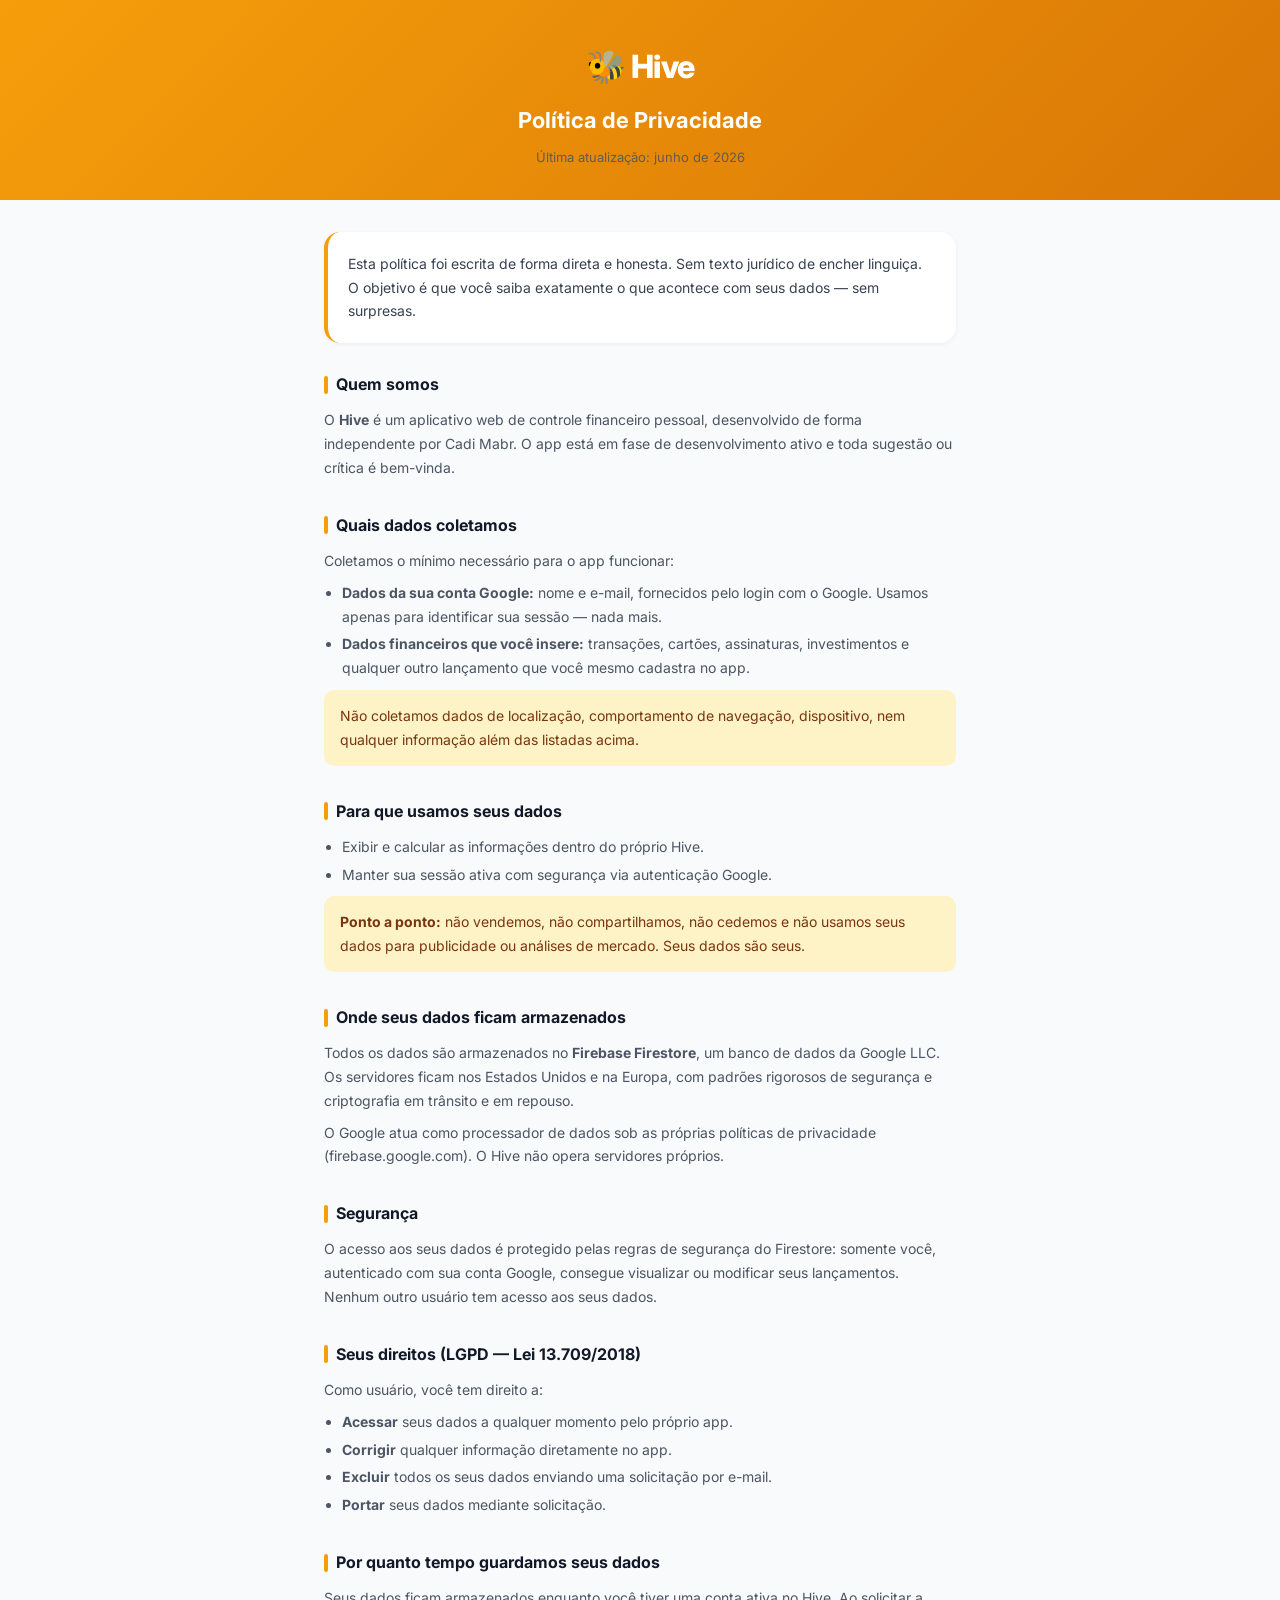
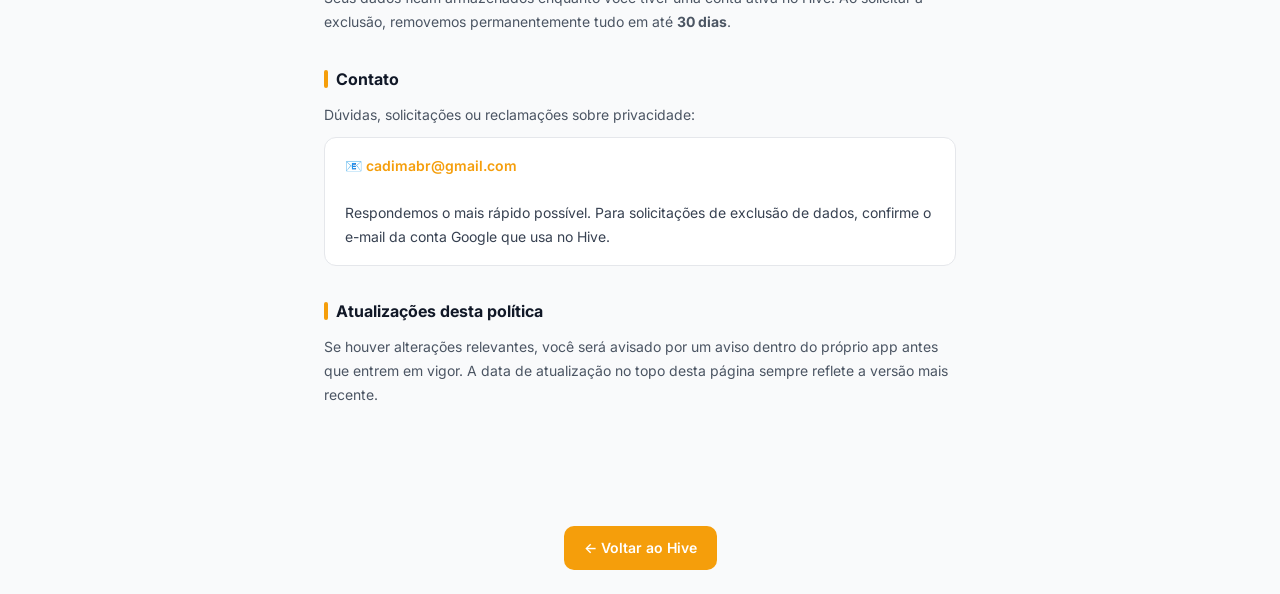
==== privacy.html @ 9ffebaef "feat: add privacy policy and one-time acceptance banner - privacy.html: full LGPD-compliant policy i" ====
<!DOCTYPE html>
<html lang="pt-BR">
<head>
  <meta charset="UTF-8">
  <meta name="viewport" content="width=device-width, initial-scale=1.0">
  <title>Política de Privacidade — Hive</title>
  <link rel="preconnect" href="https://fonts.googleapis.com">
  <link href="https://fonts.googleapis.com/css2?family=Inter:wght@400;500;600;700;800&display=swap" rel="stylesheet">
  <style>
    *, *::before, *::after { box-sizing: border-box; margin: 0; padding: 0; }

    body {
      font-family: 'Inter', -apple-system, BlinkMacSystemFont, sans-serif;
      background: #f9fafb;
      color: #111827;
      line-height: 1.7;
      -webkit-font-smoothing: antialiased;
    }

    header {
      background: linear-gradient(135deg, #f59e0b, #d97706);
      color: white;
      padding: 40px 24px 32px;
      text-align: center;
    }

    .logo {
      font-size: 32px;
      font-weight: 800;
      letter-spacing: -0.5px;
      margin-bottom: 8px;
    }

    header h1 {
      font-size: 22px;
      font-weight: 700;
      margin-bottom: 6px;
    }

    header p {
      font-size: 13px;
      opacity: 0.85;
    }

    main {
      max-width: 680px;
      margin: 0 auto;
      padding: 32px 24px 64px;
    }

    .intro {
      background: white;
      border-radius: 16px;
      padding: 20px;
      margin-bottom: 28px;
      border-left: 4px solid #f59e0b;
      font-size: 14px;
      color: #374151;
      box-shadow: 0 1px 4px rgba(0,0,0,0.06);
    }

    section {
      margin-bottom: 32px;
    }

    h2 {
      font-size: 16px;
      font-weight: 700;
      color: #111827;
      margin-bottom: 10px;
      display: flex;
      align-items: center;
      gap: 8px;
    }

    h2::before {
      content: '';
      display: inline-block;
      width: 4px;
      height: 18px;
      background: #f59e0b;
      border-radius: 2px;
      flex-shrink: 0;
    }

    p, li {
      font-size: 14px;
      color: #4b5563;
    }

    ul {
      padding-left: 18px;
      margin-top: 8px;
    }

    li { margin-bottom: 4px; }

    .highlight {
      background: #fef3c7;
      border-radius: 10px;
      padding: 14px 16px;
      margin-top: 10px;
    }

    .highlight p, .highlight li {
      color: #78350f;
    }

    .contact-box {
      background: white;
      border-radius: 12px;
      padding: 16px 20px;
      border: 1px solid #e5e7eb;
      margin-top: 10px;
      font-size: 14px;
      color: #374151;
    }

    .contact-box a {
      color: #f59e0b;
      font-weight: 600;
      text-decoration: none;
    }

    footer {
      text-align: center;
      padding: 24px;
    }

    footer a {
      display: inline-flex;
      align-items: center;
      gap: 6px;
      background: #f59e0b;
      color: white;
      text-decoration: none;
      font-size: 14px;
      font-weight: 600;
      padding: 10px 20px;
      border-radius: 10px;
    }

    @media (prefers-color-scheme: dark) {
      body { background: #0f172a; color: #f1f5f9; }
      .intro { background: #1e293b; color: #cbd5e1; border-color: #f59e0b; }
      h2 { color: #f1f5f9; }
      p, li { color: #94a3b8; }
      .contact-box { background: #1e293b; border-color: #334155; color: #cbd5e1; }
    }
  </style>
</head>
<body>

  <header>
    <div class="logo">🐝 Hive</div>
    <h1>Política de Privacidade</h1>
    <p>Última atualização: junho de 2026</p>
  </header>

  <main>
    <div class="intro">
      Esta política foi escrita de forma direta e honesta. Sem texto jurídico de encher linguiça.
      O objetivo é que você saiba exatamente o que acontece com seus dados — sem surpresas.
    </div>

    <section>
      <h2>Quem somos</h2>
      <p>
        O <strong>Hive</strong> é um aplicativo web de controle financeiro pessoal, desenvolvido
        de forma independente por Cadi Mabr. O app está em fase de desenvolvimento ativo e toda
        sugestão ou crítica é bem-vinda.
      </p>
    </section>

    <section>
      <h2>Quais dados coletamos</h2>
      <p>Coletamos o mínimo necessário para o app funcionar:</p>
      <ul>
        <li>
          <strong>Dados da sua conta Google:</strong> nome e e-mail, fornecidos pelo login com o Google.
          Usamos apenas para identificar sua sessão — nada mais.
        </li>
        <li>
          <strong>Dados financeiros que você insere:</strong> transações, cartões, assinaturas,
          investimentos e qualquer outro lançamento que você mesmo cadastra no app.
        </li>
      </ul>
      <div class="highlight">
        <p>Não coletamos dados de localização, comportamento de navegação, dispositivo,
        nem qualquer informação além das listadas acima.</p>
      </div>
    </section>

    <section>
      <h2>Para que usamos seus dados</h2>
      <ul>
        <li>Exibir e calcular as informações dentro do próprio Hive.</li>
        <li>Manter sua sessão ativa com segurança via autenticação Google.</li>
      </ul>
      <div class="highlight">
        <p><strong>Ponto a ponto:</strong> não vendemos, não compartilhamos, não cedemos e não
        usamos seus dados para publicidade ou análises de mercado. Seus dados são seus.</p>
      </div>
    </section>

    <section>
      <h2>Onde seus dados ficam armazenados</h2>
      <p>
        Todos os dados são armazenados no <strong>Firebase Firestore</strong>, um banco de dados
        da Google LLC. Os servidores ficam nos Estados Unidos e na Europa, com padrões rigorosos
        de segurança e criptografia em trânsito e em repouso.
      </p>
      <p style="margin-top: 8px;">
        O Google atua como processador de dados sob as próprias políticas de privacidade
        (firebase.google.com). O Hive não opera servidores próprios.
      </p>
    </section>

    <section>
      <h2>Segurança</h2>
      <p>
        O acesso aos seus dados é protegido pelas regras de segurança do Firestore: somente você,
        autenticado com sua conta Google, consegue visualizar ou modificar seus lançamentos.
        Nenhum outro usuário tem acesso aos seus dados.
      </p>
    </section>

    <section>
      <h2>Seus direitos (LGPD — Lei 13.709/2018)</h2>
      <p>Como usuário, você tem direito a:</p>
      <ul>
        <li><strong>Acessar</strong> seus dados a qualquer momento pelo próprio app.</li>
        <li><strong>Corrigir</strong> qualquer informação diretamente no app.</li>
        <li><strong>Excluir</strong> todos os seus dados enviando uma solicitação por e-mail.</li>
        <li><strong>Portar</strong> seus dados mediante solicitação.</li>
      </ul>
    </section>

    <section>
      <h2>Por quanto tempo guardamos seus dados</h2>
      <p>
        Seus dados ficam armazenados enquanto você tiver uma conta ativa no Hive.
        Ao solicitar a exclusão, removemos permanentemente tudo em até <strong>30 dias</strong>.
      </p>
    </section>

    <section>
      <h2>Contato</h2>
      <p>Dúvidas, solicitações ou reclamações sobre privacidade:</p>
      <div class="contact-box">
        📧 <a href="mailto:cadimabr@gmail.com">cadimabr@gmail.com</a>
        <br><br>
        Respondemos o mais rápido possível. Para solicitações de exclusão de dados, confirme
        o e-mail da conta Google que usa no Hive.
      </div>
    </section>

    <section>
      <h2>Atualizações desta política</h2>
      <p>
        Se houver alterações relevantes, você será avisado por um aviso dentro do próprio app
        antes que entrem em vigor. A data de atualização no topo desta página sempre reflete
        a versão mais recente.
      </p>
    </section>
  </main>

  <footer>
    <a href="/">← Voltar ao Hive</a>
  </footer>

</body>
</html>
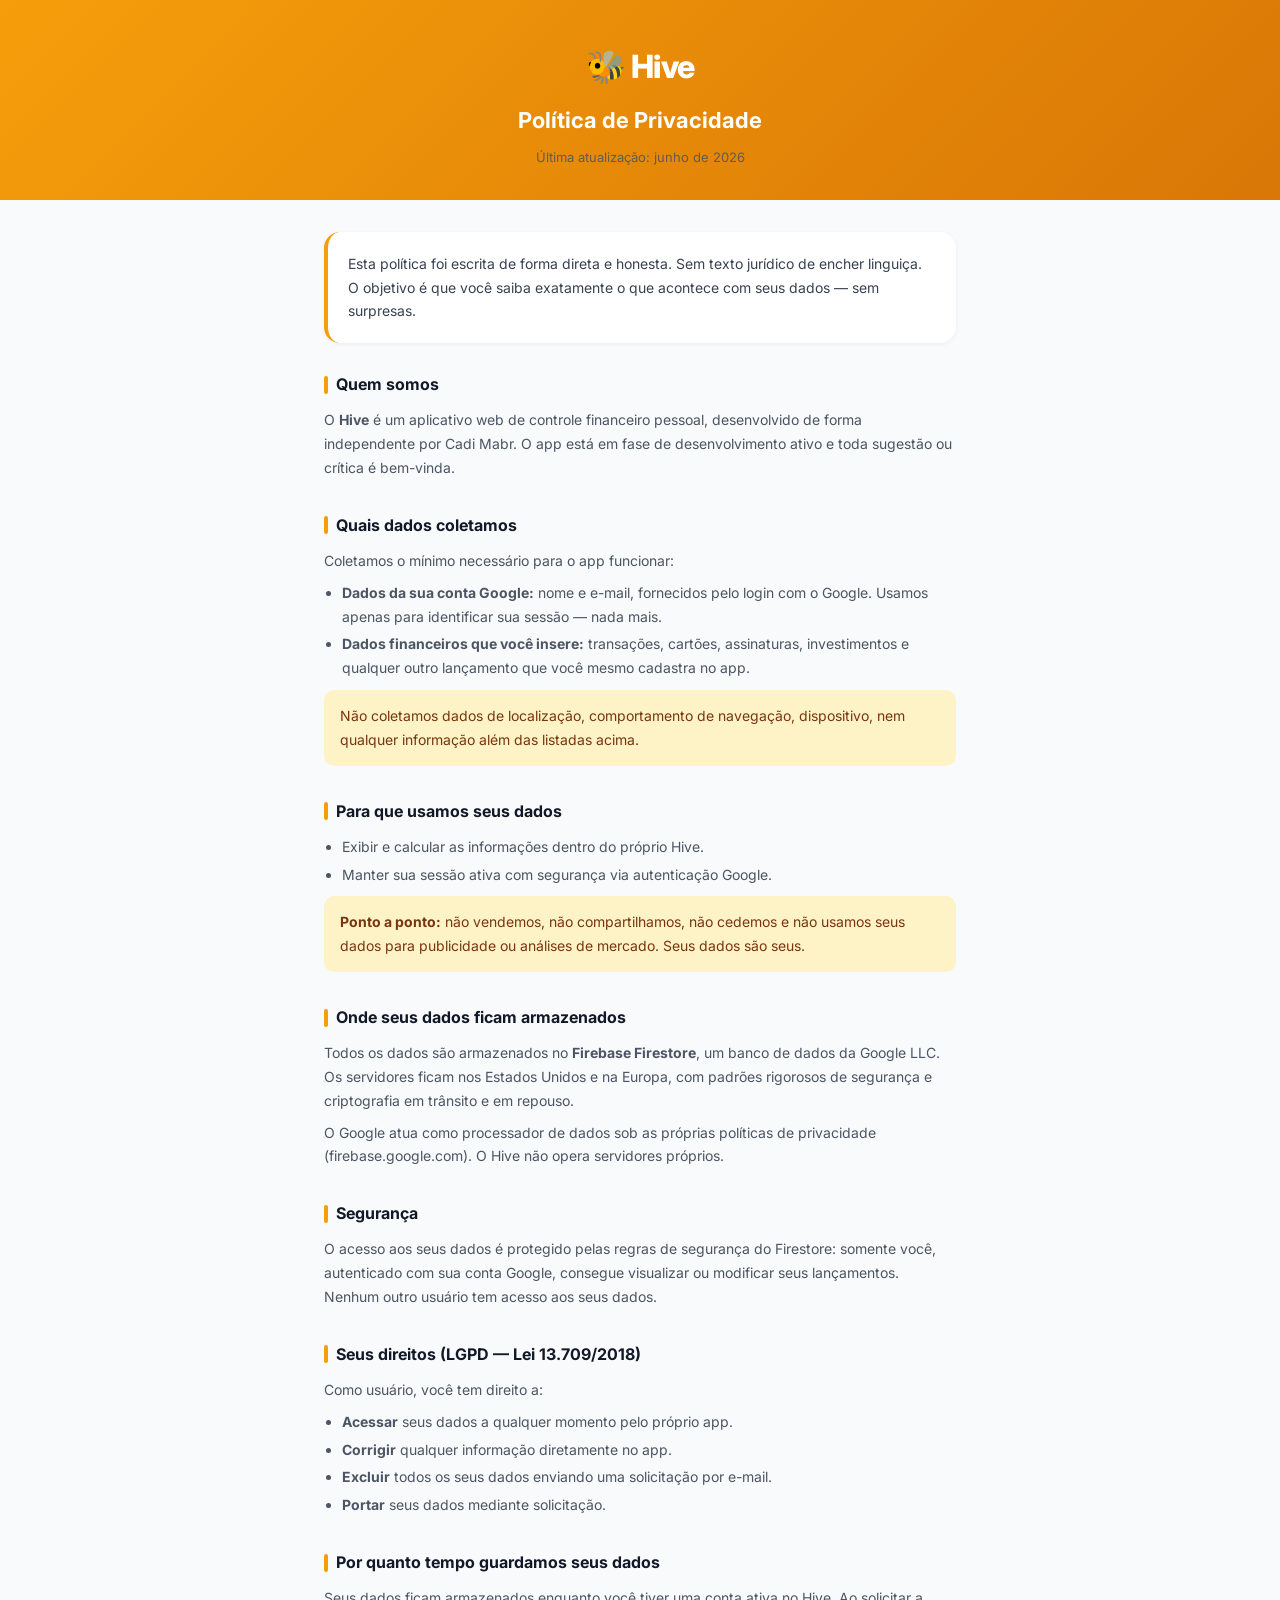
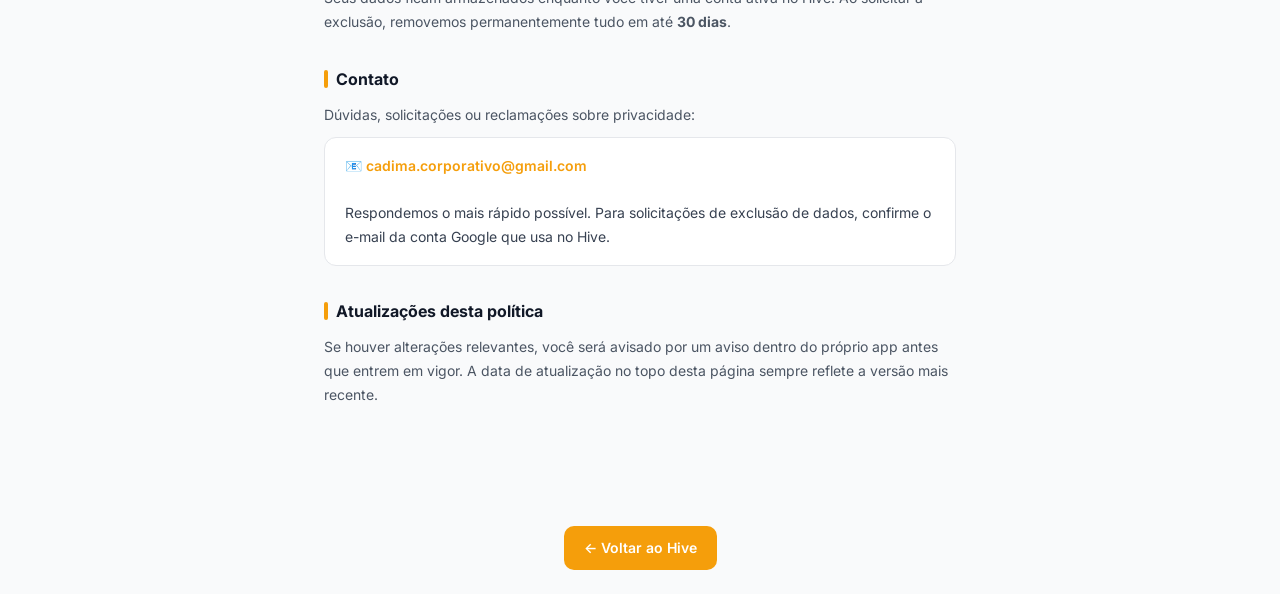
==== commit 5ea238be: "feat: replace bottom nav with hamburger drawer + privacy policy + v1.3.0 - Replace mobile bottom nav" ====
--- a/privacy.html
+++ b/privacy.html
@@ -248,7 +248,7 @@
       <h2>Contato</h2>
       <p>Dúvidas, solicitações ou reclamações sobre privacidade:</p>
       <div class="contact-box">
-        📧 <a href="mailto:cadimabr@gmail.com">cadimabr@gmail.com</a>
+        📧 <a href="mailto:cadima.corporativo@gmail.com">cadima.corporativo@gmail.com</a>
         <br><br>
         Respondemos o mais rápido possível. Para solicitações de exclusão de dados, confirme
         o e-mail da conta Google que usa no Hive.
